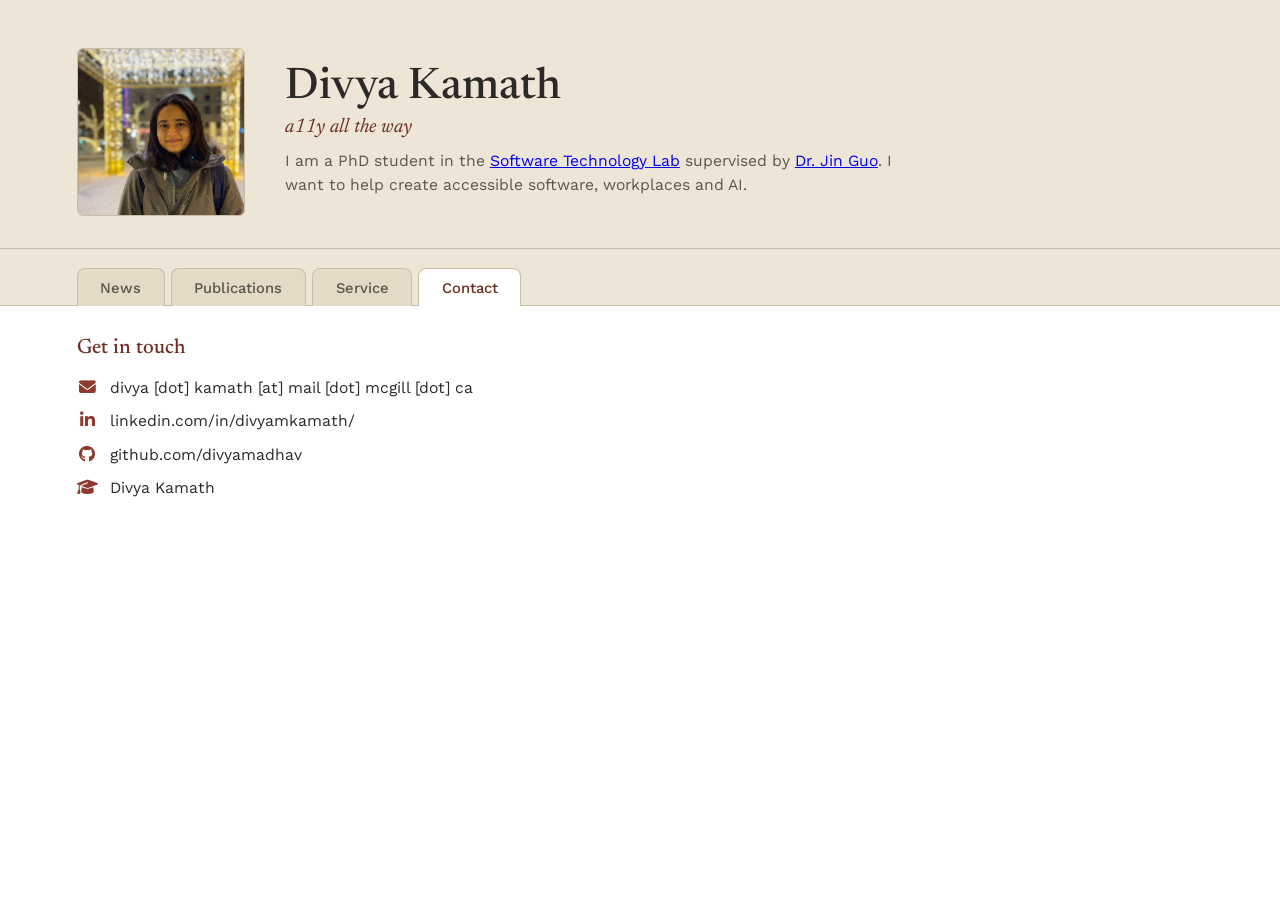
==== index.html @ ddfd30ff "replaced placeholders" ====
<!DOCTYPE html>
<html lang="en">
<head>
<meta charset="UTF-8">
<meta name="viewport" content="width=device-width, initial-scale=1.0">
<title>Divya Kamath</title>
<link rel="preconnect" href="https://fonts.googleapis.com">
<link rel="preconnect" href="https://fonts.gstatic.com" crossorigin>
<link href="https://fonts.googleapis.com/css2?family=Newsreader:ital,opsz,wght@0,6..72,400;0,6..72,500;0,6..72,600;1,6..72,400&family=Work+Sans:wght@400;500;600&display=swap" rel="stylesheet">
<link rel="stylesheet" href="https://cdnjs.cloudflare.com/ajax/libs/font-awesome/6.5.1/css/all.min.css">
<link rel="stylesheet" href="assets/css/style.css">
</head>
<body>

  <header>
    <div class="portrait" role="img" aria-label="Profile photo placeholder"></div>
    <div class="intro">
      <h1>Divya Kamath</h1>
      <p class="tagline">a11y all the way</p>
      <p class="desc">I am a PhD student in the <a href="https://www.cs.mcgill.ca/~jguo/lab.html">Software Technology Lab</a> supervised by <a href="https://www.cs.mcgill.ca/~jguo/index.html">Dr. Jin Guo</a>. I want to help create accessible software, workplaces and AI.</p>
    </div>
  </header>

  <nav class="tabs">
    <button class="tab-btn" data-target="news">News</button>
    <button class="tab-btn" data-target="publications">Publications</button>
    <button class="tab-btn" data-target="service">Service</button>
    <button class="tab-btn active" data-target="contacts">Contact</button>
  </nav>

  <main>

    <section class="panel" id="news">
      <h2>News</h2>
      <ul class="news-list">
        <li>
          <span class="date">August 2026</span>
          <span class="entry">I'm attending <a href="https://crowdre.github.io/ws-2026/">CrowdRE 2026</a> to present our paper "How ADHD Programmers Use Reddit to Elicit Software Requirements and Approach Design".</span>
        </li>
        <li>
          <span class="date">July 2026</span>
          <span class="entry">I'm a Student Volunteer for <a href="https://conf.researchr.org/home/fse-2026">FSE 2026</a> in Montreal.</span>
        </li>
        <li>
          <span class="date">July 2026</span>
          <span class="entry">I'm teaching a course on Mobile Devices at <a href="https://www.encoreseniors.com/">E.N.C.O.R.E</a>.</span>
        </li>
        <li>
          <span class="date">June 2026</span>
          <span class="entry">Our paper titled "How ADHD Programmers Use Reddit to Elicit Software Requirements and Approach Design" is accepted at CrowdRE 2026</span>
        </li>
        <li>
          <span class="date">January 2026</span>
          <span class="entry">I'm teaching an Introduction to AI course at <a href="https://www.encoreseniors.com/">E.N.C.O.R.E</a>.</span>
        </li>
        <li>
          <span class="date">April 2025</span>
          <span class="entry">I received FRQNT Doctoral grant for my research proposal for promoting software accessibility for neurodivergent software engineers.</span>
        </li>
        <li>
          <span class="date">October 2024</span>
          <span class="entry">I'm an online Student Volunteer for <a href="https://assets24.sigaccess.org/">ASSETS 2024</a> in St. John's, Newfoundland and Labrador, Canada.</span>
        </li>
        <li>
          <span class="date">September 2023</span>
          <span class="entry">I'm starting my PhD at McGill University under the supervision of <a href="https://www.cs.mcgill.ca/~jguo/index.html">Dr. Jin Guo</a>.</span>
        </li>
        <li>
          <span class="date">March 2023</span>
          <span class="entry">I received the Gary Marsden Travel Award to attend <a href="https://chi2023.acm.org/">CHI 2023</a> in Hamburg, Germany </span>
        </li>
        <li>
          <span class="date">February 2023</span>
          <span class="entry">I'm going to be a Student Volunteer for <a href="https://chi2023.acm.org/">CHI 2023</a> in Hamburg, Germany </span>
        </li>

      </ul>
    </section>

    <section class="panel" id="publications">
      <h2>Publications</h2>
      <ul class="activity-list">
        <li class="activity">
          <div class="activity-head"><span class="role">CrowdRE 2026</span> <span class="org">— How ADHD Programmers Use Reddit to Elicit Software Requirements and Approach Design</span></div>
            <p class="activity-detail"> <strong>Divya Madhav Kamath</strong>, Vy Bui and Jin L.C. Guo</p>
        </li>
        <li class="activity">
          <div class="activity-head"><span class="role">Master's Thesis</span> <span class="org">— Pragmatic Approaches to Schedule Less Builds in Continuous Integration</span></div>
            <p class="activity-detail"><strong>Divya Madhav Kamath</strong></p>
        </li>
        <li class="activity">
          <div class="activity-head"><span class="role">EMSE</span> <span class="org">— Lightweight Dynamic Build Batching Algorithms for Continuous Integration</span></div>
            <p class="activity-detail"><strong>Divya Madhav Kamath</strong>, Bram Adams, Ahmed E. Hassan</p>
        </li>
        <li class="activity">
          <div class="activity-head"><span class="role">EMSE</span> <span class="org">— On Combining Commit Grouping and Build Skip Prediction to Reduce Redundant Continuous Integration Activity</span></div>
            <p class="activity-detail"><strong>Divya Madhav Kamath</strong>, Eduardo Fernandes, Bram Adams, Ahmed E. Hassan</p>
        </li>
        <li class="activity">
          <div class="activity-head"><span class="role">IEMIS 2018</span> <span class="org">— A Novel Deterministic Framework for Non-probabilistic Recommender Systems</span></div>
            <p class="activity-detail">Avinash Bhat, <strong>Divya Madhav Kamath</strong>, Anitha C</p>
        </li>
      </ul>
    </section>

    <section class="panel" id="service">
      <h2>Service</h2>
      <ul class="activity-list">
        <li class="activity">
          <div class="activity-head"><span class="role">Peer Reviewing</span></div>
            <p class="activity-detail">DIS 2026 Paper, DIS 2026 Pictorials, DIS 2026 Provocation/Work-in-Progress, CHI 2026 Posters, MobileHCI 2026 Papers.</p>
            <p class="activity-detail">1 Special Recognitions for Outstanding Reviews for CHI 2026 Posters </p>
        </li>
        <li class="activity">
          <div class="activity-head"><span class="role">Student Volunteer</span></div>
            <p class="activity-detail">FSE 2026, ASSETS 2024, CHI 2023</p>
        </li>
        <li class="activity">
          <div class="activity-head"><span class="role">Student Judge for 3MT Thesis Presentations</span></div>
            <p class="activity-detail">RAI Track, Canadian AI 2023, McGill University, Montreal</p>
        </li>
        <li class="activity">
          <div class="activity-head"><span class="role">SE4AI Workshop Co-organizer,</span></div>
            <p class="activity-detail">SE4AI Workshop in WIE Empower, WIE Inspire 2022 Conference held at Concordia University, Montreal, Canada</p>
        </li>
      </ul>
    </section>


    <section class="panel active" id="contacts">
      <h2>Get in touch</h2>
      <ul class="contact-list">
        <li><a href="mailto:divya.kamath@mail.mcgill.ca"><i class="fa-solid fa-envelope"></i> divya [dot] kamath [at] mail [dot] mcgill [dot] ca</a></li>
        <li><a href="https://www.linkedin.com/in/divyamkamath/"><i class="fa-brands fa-linkedin-in"></i> linkedin.com/in/divyamkamath/</a></li>
        <li><a href="https://github.com/divyamadhav"><i class="fa-brands fa-github"></i> github.com/divyamadhav</a></li>
        <li><a href="https://scholar.google.com/citations?user=18EstU0AAAAJ&hl=en"><i class="fa-solid fa-graduation-cap"></i> Divya Kamath</a></li>
      </ul>
    </section>


  </main>

  <script>
    const buttons = document.querySelectorAll('.tab-btn');
    const panels = document.querySelectorAll('.panel');

    buttons.forEach(btn => {
      btn.addEventListener('click', () => {
        buttons.forEach(b => b.classList.remove('active'));
        panels.forEach(p => p.classList.remove('active'));
        btn.classList.add('active');
        document.getElementById(btn.dataset.target).classList.add('active');
      });
    });
  </script>

</body>
</html>
---- assets/css/style.css ----
:root{
--paper: #EDE6D6;
--paper-deep: #E4DBC6;
--ink: #2B2A28;
--ink-soft: #59564C;
--rust: #8C3B2E;
--rust-deep: #6E2E23;
--line: #C9BFA8;
--sage: #6B7060;
}

* { box-sizing: border-box; }

html, body {
margin: 0;
height: 100%;
overflow: hidden;
background: var(--paper);
color: var(--ink);
font-family: 'Work Sans', sans-serif;
}

body {
display: flex;
flex-direction: column;
height: 100vh;
width: 100vw;
}

/* ---------- Header: top half ---------- */

header {
flex: 0 0 auto;
display: flex;
align-items: center;
gap: 2.5rem;
padding: 3rem clamp(1.5rem, 6vw, 5rem) 2rem;
border-bottom: 1px solid var(--line);
min-height: 0;
}

.portrait {
flex: 0 0 auto;
width: clamp(96px, 14vw, 168px);
height: clamp(96px, 14vw, 168px);
border-radius: 6px;
background: var(--paper-deep) url('../../images/profile-pic.jpeg') center/cover no-repeat;
border: 1px solid var(--line);
position: relative;
}

.portrait::after {
/* shows only if the image fails to load / is a placeholder */
content: "photo";
position: absolute;
inset: 0;
display: flex;
align-items: center;
justify-content: center;
font-size: 0.8rem;
color: var(--ink-soft);
letter-spacing: 0.02em;
background: var(--paper-deep);
border-radius: 6px;
z-index: -1;
}

.intro h1 {
font-family: 'Newsreader', serif;
font-weight: 500;
font-size: clamp(1.9rem, 3.4vw, 3rem);
margin: 0 0 0.3rem;
line-height: 1.05;
}

.intro .tagline {
font-family: 'Newsreader', serif;
font-style: italic;
font-size: clamp(1rem, 1.6vw, 1.25rem);
color: var(--rust-deep);
margin: 0 0 0.75rem;
}

.intro p.desc {
max-width: 62ch;
font-size: 0.98rem;
line-height: 1.55;
color: var(--ink-soft);
margin: 0;
}

/* ---------- Folder tabs ---------- */

nav.tabs {
flex: 0 0 auto;
display: flex;
gap: 0.4rem;
padding: 1.1rem clamp(1.5rem, 6vw, 5rem) 0;
background: var(--paper);
}

nav.tabs button {
font-family: 'Work Sans', sans-serif;
font-size: 0.92rem;
font-weight: 500;
color: var(--ink-soft);
background: var(--paper-deep);
border: 1px solid var(--line);
border-bottom: none;
border-radius: 8px 8px 0 0;
padding: 0.65rem 1.4rem 0.55rem;
cursor: pointer;
position: relative;
top: 1px;
transition: color 0.15s ease, background 0.15s ease;
}

nav.tabs button:hover {
color: var(--ink);
}

nav.tabs button.active {
background: #fff;
color: var(--rust-deep);
border-color: var(--line);
}

/* ---------- Content area: bottom half ---------- */

main {
flex: 1 1 auto;
background: #fff;
border-top: 1px solid var(--line);
padding: 2rem clamp(1.5rem, 6vw, 5rem);
overflow-y: auto;
min-height: 0;
}

section.panel {
display: none;
height: 100%;
}

section.panel.active {
display: block;
}

section.panel h2 {
font-family: 'Newsreader', serif;
font-weight: 500;
font-size: 1.3rem;
margin: 0 0 1.2rem;
color: var(--rust-deep);
}

/* Contacts list */
ul.contact-list {
list-style: none;
margin: 0;
padding: 0;
display: flex;
flex-direction: column;
gap: 0.9rem;
}

ul.contact-list li a {
display: flex;
align-items: center;
gap: 0.8rem;
color: var(--ink);
text-decoration: none;
font-size: 0.98rem;
}

ul.contact-list li a i {
width: 1.3rem;
text-align: center;
color: var(--rust);
font-size: 1.05rem;
}

ul.contact-list li a:hover {
color: var(--rust-deep);
}

/* News list */
ul.news-list {
list-style: none;
margin: 0;
padding: 0;
display: flex;
flex-direction: column;
gap: 1rem;
}

ul.news-list li {
display: grid;
grid-template-columns: 7rem 1fr;
gap: 1rem;
padding-bottom: 0.9rem;
border-bottom: 1px solid var(--line);
}

ul.news-list li:last-child {
border-bottom: none;
}

ul.news-list .date {
font-family: 'Newsreader', serif;
font-style: italic;
color: var(--sage);
font-size: 0.9rem;
white-space: nowrap;
}

ul.news-list .entry {
font-size: 0.96rem;
line-height: 1.45;
}

/* Extracurriculars list */
ul.activity-list {
list-style: none;
margin: 0;
padding: 0;
display: flex;
flex-direction: column;
gap: 0.9rem;
}

ul.activity-list li {
font-size: 0.98rem;
line-height: 1.5;
padding-left: 1rem;
border-left: 2px solid var(--rust);
}

ul.activity-list li .role {
font-weight: 600;
color: var(--ink);
}

ul.activity-list li .org {
color: var(--ink-soft);
}

/* ---------- Small screens: allow scroll, stack header ---------- */

@media (max-width: 640px) {
html, body { overflow-y: auto; height: auto; }
header { flex-direction: column; align-items: flex-start; text-align: left; padding: 2rem 1.25rem 1.5rem; }
nav.tabs { padding: 1rem 1.25rem 0; overflow-x: auto; }
main { padding: 1.5rem 1.25rem; }
ul.news-list li { grid-template-columns: 1fr; gap: 0.2rem; }
}
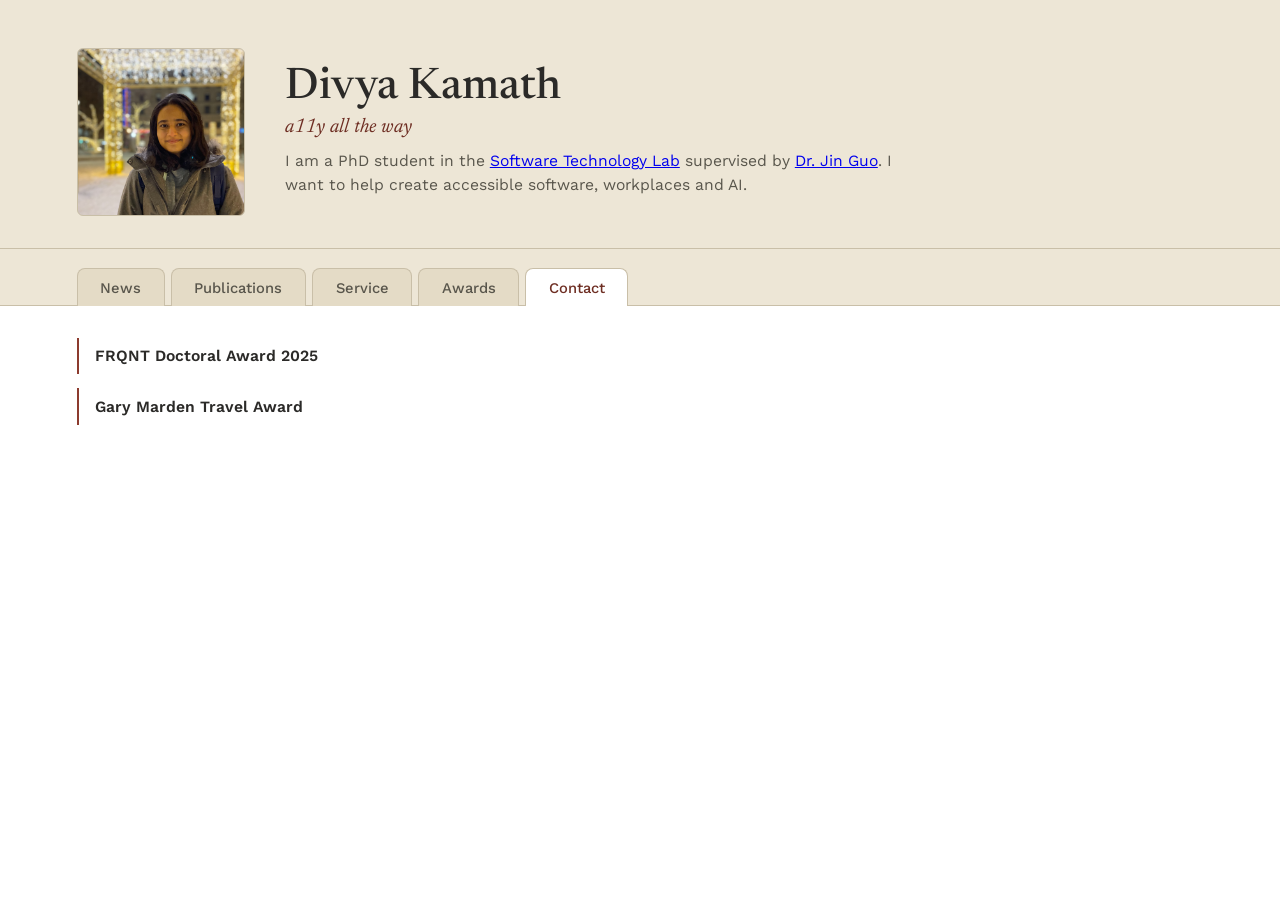
==== commit d1f11b97: "minor editing" ====
--- a/index.html
+++ b/index.html
@@ -25,13 +25,13 @@
     <button class="tab-btn" data-target="news">News</button>
     <button class="tab-btn" data-target="publications">Publications</button>
     <button class="tab-btn" data-target="service">Service</button>
+    <button class="tab-btn" data-target="awards">Awards</button>
     <button class="tab-btn active" data-target="contacts">Contact</button>
   </nav>
 
   <main>
 
     <section class="panel" id="news">
-      <h2>News</h2>
       <ul class="news-list">
         <li>
           <span class="date">August 2026</span>
@@ -67,49 +67,51 @@
         </li>
         <li>
           <span class="date">March 2023</span>
-          <span class="entry">I received the Gary Marsden Travel Award to attend <a href="https://chi2023.acm.org/">CHI 2023</a> in Hamburg, Germany </span>
+          <span class="entry">I received the Gary Marsden Travel Award to attend <a href="https://chi2023.acm.org/">CHI 2023</a> in Hamburg, Germany. </span>
         </li>
         <li>
           <span class="date">February 2023</span>
-          <span class="entry">I'm going to be a Student Volunteer for <a href="https://chi2023.acm.org/">CHI 2023</a> in Hamburg, Germany </span>
+          <span class="entry">I'm going to be a Student Volunteer for <a href="https://chi2023.acm.org/">CHI 2023</a> in Hamburg, Germany. </span>
         </li>
-
+        <p>    </p>
       </ul>
     </section>
 
     <section class="panel" id="publications">
-      <h2>Publications</h2>
       <ul class="activity-list">
+        <h4>2026</h4>
         <li class="activity">
-          <div class="activity-head"><span class="role">CrowdRE 2026</span> <span class="org">— How ADHD Programmers Use Reddit to Elicit Software Requirements and Approach Design</span></div>
+          <div class="activity-head"><span class="role">CrowdRE</span> <span class="org">— How ADHD Programmers Use Reddit to Elicit Software Requirements and Approach Design</span></div>
             <p class="activity-detail"> <strong>Divya Madhav Kamath</strong>, Vy Bui and Jin L.C. Guo</p>
         </li>
+        <h4>2024</h4>
         <li class="activity">
-          <div class="activity-head"><span class="role">Master's Thesis</span> <span class="org">— Pragmatic Approaches to Schedule Less Builds in Continuous Integration</span></div>
-            <p class="activity-detail"><strong>Divya Madhav Kamath</strong></p>
-        </li>
-        <li class="activity">
-          <div class="activity-head"><span class="role">EMSE</span> <span class="org">— Lightweight Dynamic Build Batching Algorithms for Continuous Integration</span></div>
+          <div class="activity-head"><span class="role">EMSE</span> <span class="org">— <a href="https://mcislab.github.io/publications/2025/emse_divya_light.pdf">Lightweight Dynamic Build Batching Algorithms for Continuous Integration</a></span></div>
             <p class="activity-detail"><strong>Divya Madhav Kamath</strong>, Bram Adams, Ahmed E. Hassan</p>
         </li>
         <li class="activity">
-          <div class="activity-head"><span class="role">EMSE</span> <span class="org">— On Combining Commit Grouping and Build Skip Prediction to Reduce Redundant Continuous Integration Activity</span></div>
+          <div class="activity-head"><span class="role">EMSE</span> <span class="org">— <a href="https://mcislab.github.io/publications/2024/emse_divya_timeout.pdf">On Combining Commit Grouping and Build Skip Prediction to Reduce Redundant Continuous Integration Activity</a></span></div>
             <p class="activity-detail"><strong>Divya Madhav Kamath</strong>, Eduardo Fernandes, Bram Adams, Ahmed E. Hassan</p>
         </li>
+        <h4>2023</h4>
         <li class="activity">
-          <div class="activity-head"><span class="role">IEMIS 2018</span> <span class="org">— A Novel Deterministic Framework for Non-probabilistic Recommender Systems</span></div>
+          <div class="activity-head"><span class="role">Master's Thesis</span> <span class="org">— <a href="https://queensu.scholaris.ca/server/api/core/bitstreams/27f87649-ca22-4761-9f6a-267233d3e662/content">Pragmatic Approaches to Schedule Less Builds in Continuous Integration</a></span></div>
+            <p class="activity-detail"><strong>Divya Madhav Kamath</strong></p>
+        </li>
+        <h4>2018</h4>
+        <li class="activity">
+          <div class="activity-head"><span class="role">IEMIS</span> <span class="org">— <a href="https://link.springer.com/chapter/10.1007/978-981-13-1498-8_8">A Novel Deterministic Framework for Non-probabilistic Recommender Systems</a></span></div>
             <p class="activity-detail">Avinash Bhat, <strong>Divya Madhav Kamath</strong>, Anitha C</p>
         </li>
+        <p>    </p>
       </ul>
     </section>
 
     <section class="panel" id="service">
-      <h2>Service</h2>
       <ul class="activity-list">
         <li class="activity">
           <div class="activity-head"><span class="role">Peer Reviewing</span></div>
-            <p class="activity-detail">DIS 2026 Paper, DIS 2026 Pictorials, DIS 2026 Provocation/Work-in-Progress, CHI 2026 Posters, MobileHCI 2026 Papers.</p>
-            <p class="activity-detail">1 Special Recognitions for Outstanding Reviews for CHI 2026 Posters </p>
+            <p class="activity-detail">DIS 2026 Papers <br> DIS 2026 Pictorials <br> DIS 2026 Provocation/Work-in-Progress <br> CHI 2026 Posters: <em>1 Special Recognition for Outstanding Reviews for CHI 2026 Posters</em> <br> MobileHCI 2026 Papers</p>
         </li>
         <li class="activity">
           <div class="activity-head"><span class="role">Student Volunteer</span></div>
@@ -120,15 +122,28 @@
             <p class="activity-detail">RAI Track, Canadian AI 2023, McGill University, Montreal</p>
         </li>
         <li class="activity">
-          <div class="activity-head"><span class="role">SE4AI Workshop Co-organizer,</span></div>
+          <div class="activity-head"><span class="role">SE4AI Workshop Co-organizer</span></div>
             <p class="activity-detail">SE4AI Workshop in WIE Empower, WIE Inspire 2022 Conference held at Concordia University, Montreal, Canada</p>
+        </li>
+        <p>    </p>
+      </ul>
+    </section>
+
+    <section class="panel active" id="awards">
+      <ul class="activity-list">
+        <li class="activity">
+          <div class="activity-head"><span class="role">FRQNT Doctoral Award 2025</span></div>
+            <p class="activity-detail">Award granted for 10 semesters, Summer 2025-Summer 2028</p>
+        </li>
+        <li class="activity">
+          <div class="activity-head"><span class="role">Gary Marden Travel Award</span></div>
+            <p class="activity-detail">Received to travel to CHI 2023</p>
         </li>
       </ul>
     </section>
 
-
     <section class="panel active" id="contacts">
-      <h2>Get in touch</h2>
+      <h2>Get in touch. (Best way to reach me is through email)</h2>
       <ul class="contact-list">
         <li><a href="mailto:divya.kamath@mail.mcgill.ca"><i class="fa-solid fa-envelope"></i> divya [dot] kamath [at] mail [dot] mcgill [dot] ca</a></li>
         <li><a href="https://www.linkedin.com/in/divyamkamath/"><i class="fa-brands fa-linkedin-in"></i> linkedin.com/in/divyamkamath/</a></li>
--- a/assets/css/style.css
+++ b/assets/css/style.css
@@ -227,22 +227,42 @@
 display: flex;
 flex-direction: column;
 gap: 0.9rem;
-}
-
-ul.activity-list li {
-font-size: 0.98rem;
-line-height: 1.5;
-padding-left: 1rem;
-border-left: 2px solid var(--rust);
-}
-
-ul.activity-list li .role {
-font-weight: 600;
-color: var(--ink);
-}
-
-ul.activity-list li .org {
-color: var(--ink-soft);
+margin-bottom: 3cm;
+}
+
+ul.activity-list li.activity {
+  font-size: 0.98rem;
+  line-height: 1.5;
+  padding: 0.4rem 0 0.4rem 1rem;
+  border-left: 2px solid var(--rust);
+  cursor: default;
+}
+
+ul.activity-list li.activity .role {
+  font-weight: 600;
+  color: var(--ink);
+}
+
+ul.activity-list li.activity .org {
+  color: var(--ink-soft);
+}
+
+ul.activity-list li.activity .activity-detail {
+  margin: 0;
+  max-height: 0;
+  opacity: 0;
+  overflow: hidden;
+  color: var(--ink-soft);
+  font-size: 0.92rem;
+  line-height: 1.5;
+  transition: max-height 0.25s ease, opacity 0.2s ease, margin-top 0.25s ease;
+}
+
+ul.activity-list li.activity:hover .activity-detail,
+ul.activity-list li.activity:focus-within .activity-detail {
+  max-height: 9rem;
+  opacity: 1;
+  margin-top: 0.4rem;
 }
 
 /* ---------- Small screens: allow scroll, stack header ---------- */
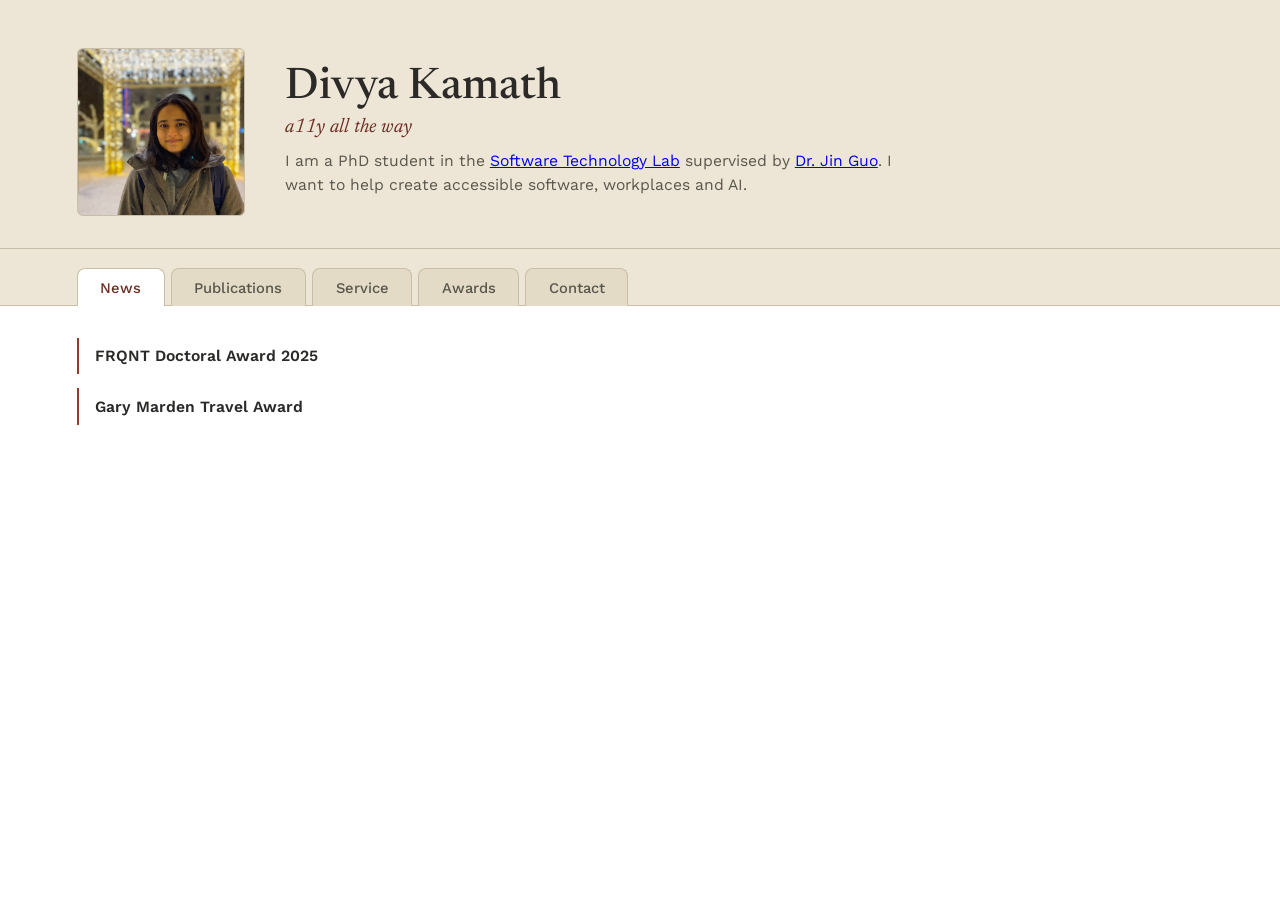
==== commit 1d1f0d8c: "removing old template" ====
--- a/index.html
+++ b/index.html
@@ -22,11 +22,11 @@
   </header>
 
   <nav class="tabs">
-    <button class="tab-btn" data-target="news">News</button>
+    <button class="tab-btn active" data-target="news">News</button>
     <button class="tab-btn" data-target="publications">Publications</button>
     <button class="tab-btn" data-target="service">Service</button>
     <button class="tab-btn" data-target="awards">Awards</button>
-    <button class="tab-btn active" data-target="contacts">Contact</button>
+    <button class="tab-btn" data-target="contacts">Contact</button>
   </nav>
 
   <main>
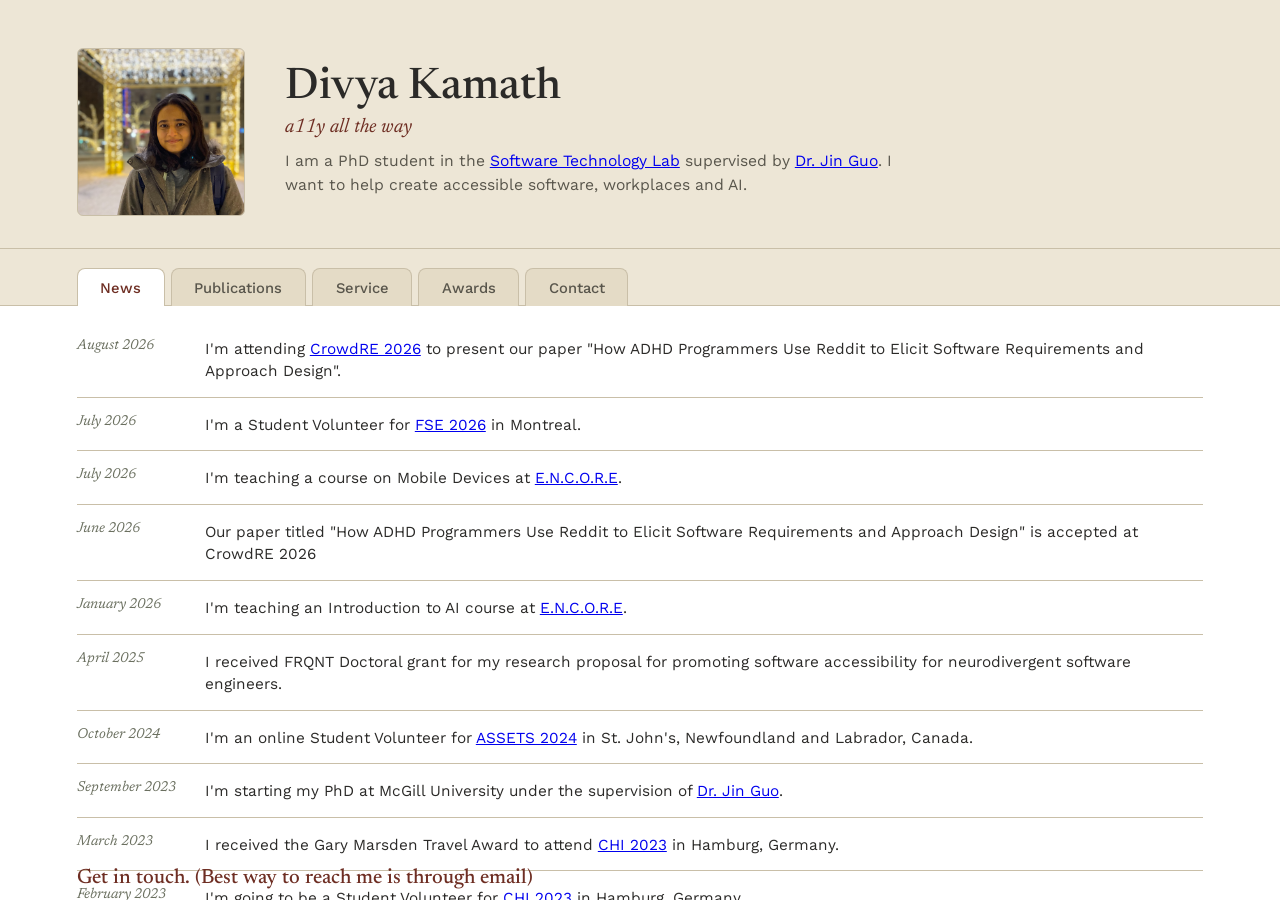
==== commit 6f18495a: "Update index.html active tab" ====
--- a/index.html
+++ b/index.html
@@ -31,7 +31,7 @@
 
   <main>
 
-    <section class="panel" id="news">
+    <section class="panel active" id="news">
       <ul class="news-list">
         <li>
           <span class="date">August 2026</span>
@@ -129,7 +129,7 @@
       </ul>
     </section>
 
-    <section class="panel active" id="awards">
+    <section class="panel" id="awards">
       <ul class="activity-list">
         <li class="activity">
           <div class="activity-head"><span class="role">FRQNT Doctoral Award 2025</span></div>
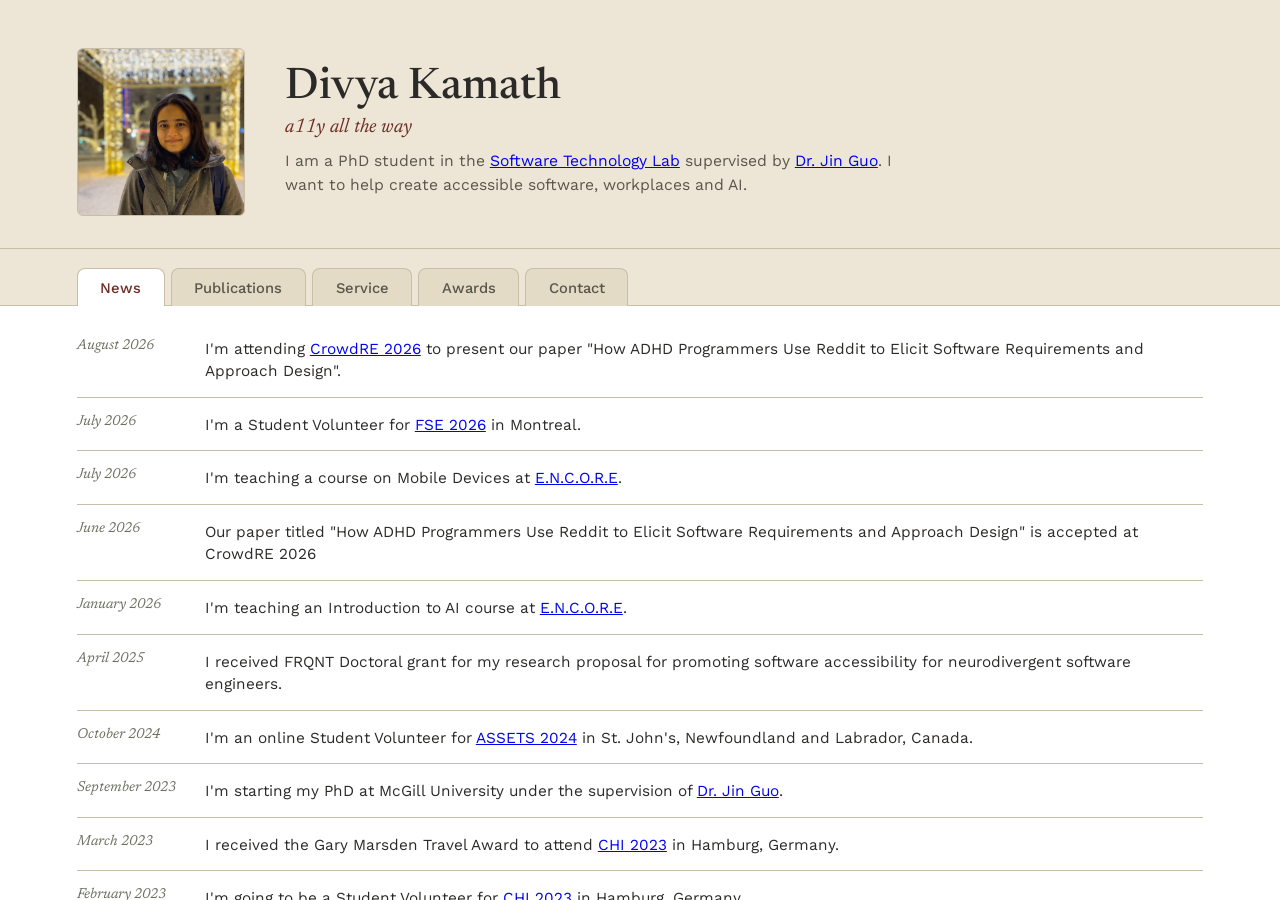
==== commit c0c237e2: "Update index.html" ====
--- a/index.html
+++ b/index.html
@@ -142,7 +142,7 @@
       </ul>
     </section>
 
-    <section class="panel active" id="contacts">
+    <section class="panel" id="contacts">
       <h2>Get in touch. (Best way to reach me is through email)</h2>
       <ul class="contact-list">
         <li><a href="mailto:divya.kamath@mail.mcgill.ca"><i class="fa-solid fa-envelope"></i> divya [dot] kamath [at] mail [dot] mcgill [dot] ca</a></li>
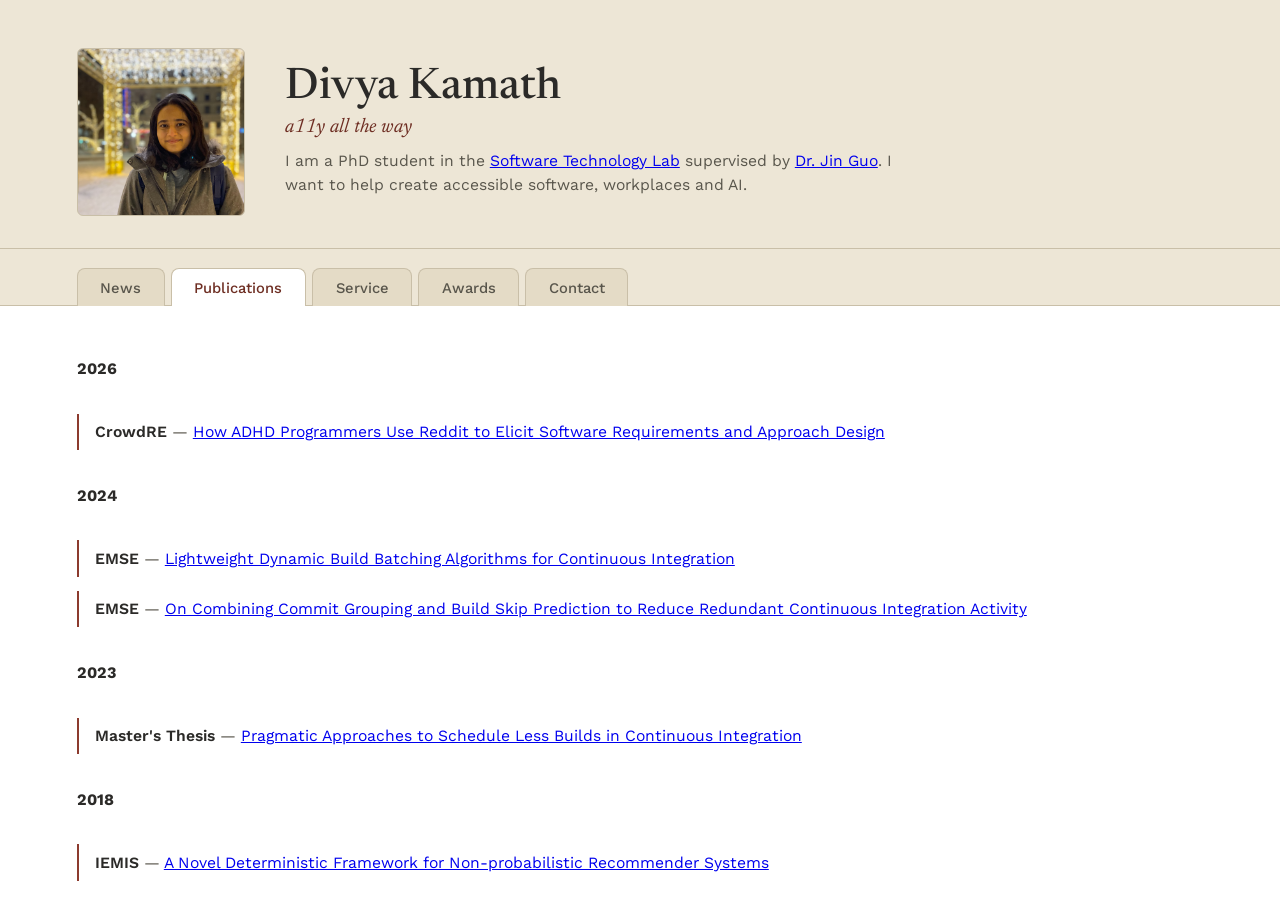
==== commit 1a0fc9e4: "fixing ui" ====
--- a/index.html
+++ b/index.html
@@ -22,8 +22,8 @@
   </header>
 
   <nav class="tabs">
-    <button class="tab-btn active" data-target="news">News</button>
-    <button class="tab-btn" data-target="publications">Publications</button>
+    <button class="tab-btn" data-target="news">News</button>
+    <button class="tab-btn active" data-target="publications">Publications</button>
     <button class="tab-btn" data-target="service">Service</button>
     <button class="tab-btn" data-target="awards">Awards</button>
     <button class="tab-btn" data-target="contacts">Contact</button>
@@ -31,7 +31,7 @@
 
   <main>
 
-    <section class="panel active" id="news">
+    <section class="panel" id="news">
       <ul class="news-list">
         <li>
           <span class="date">August 2026</span>
@@ -77,11 +77,11 @@
       </ul>
     </section>
 
-    <section class="panel" id="publications">
+    <section class="panel active" id="publications">
       <ul class="activity-list">
         <h4>2026</h4>
         <li class="activity">
-          <div class="activity-head"><span class="role">CrowdRE</span> <span class="org">— How ADHD Programmers Use Reddit to Elicit Software Requirements and Approach Design</span></div>
+          <div class="activity-head"><span class="role">CrowdRE</span> <span class="org">— <a href="https://ieeexplore.ieee.org/abstract/document/11677827">How ADHD Programmers Use Reddit to Elicit Software Requirements and Approach Design</a></span></div>
             <p class="activity-detail"> <strong>Divya Madhav Kamath</strong>, Vy Bui and Jin L.C. Guo</p>
         </li>
         <h4>2024</h4>
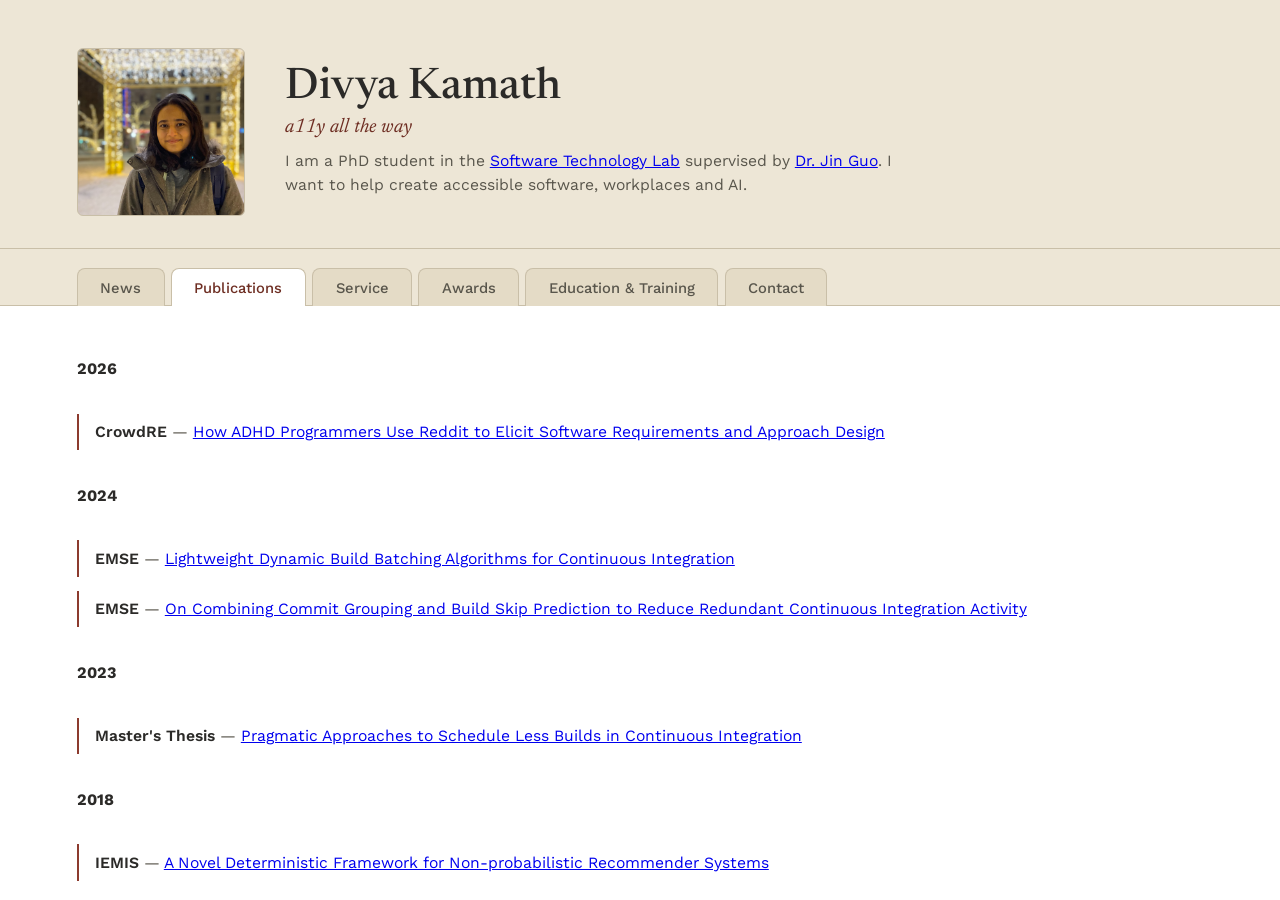
==== commit c2ad843a: "updating training" ====
--- a/index.html
+++ b/index.html
@@ -26,6 +26,7 @@
     <button class="tab-btn active" data-target="publications">Publications</button>
     <button class="tab-btn" data-target="service">Service</button>
     <button class="tab-btn" data-target="awards">Awards</button>
+    <button class="tab-btn" data-target="education">Education & Training</button>
     <button class="tab-btn" data-target="contacts">Contact</button>
   </nav>
 
@@ -113,6 +114,7 @@
           <div class="activity-head"><span class="role">Peer Reviewing</span></div>
             <p class="activity-detail">DIS 2026 Papers <br> DIS 2026 Pictorials <br> DIS 2026 Provocation/Work-in-Progress <br> CHI 2026 Posters: <em>1 Special Recognition for Outstanding Reviews for CHI 2026 Posters</em> <br> MobileHCI 2026 Papers</p>
         </li>
+        
         <li class="activity">
           <div class="activity-head"><span class="role">Student Volunteer</span></div>
             <p class="activity-detail">FSE 2026, ASSETS 2024, CHI 2023</p>
@@ -138,6 +140,27 @@
         <li class="activity">
           <div class="activity-head"><span class="role">Gary Marden Travel Award</span></div>
             <p class="activity-detail">Received to travel to CHI 2023</p>
+        </li>
+      </ul>
+    </section>
+
+    <section class="panel" id="education">
+      <ul class="activity-list">
+        <li class="activity">
+          <div class="activity-head"><span class="role">Training</span></div>
+            <p class="activity-detail"><a href="https://se4ai.org/">NSERC CREATE SE4AI</a>, Batch of 2023 <br> <a href="https://conf.researchr.org/track/icse-2027/icse-2027-shadow-research-track-program-committee">ICSE 2027 Shadow PC</a></p>
+        </li>
+        <li class="activity">
+          <div class="activity-head"><span class="role">McGill University</span></div>
+            <p class="activity-detail">Doctor of Philosophy, 2023-2028(Expected) <br> Supervised by <a href="https://www.cs.mcgill.ca/~jguo/index.html">Dr. Jin Guo</a> </p>
+        </li>
+        <li class="activity">
+          <div class="activity-head"><span class="role">Queen's University</span></div>
+            <p class="activity-detail">Master of Science, 2021-2023 <br> Supervised by <a href="https://mcislab.github.io/bram.html">Dr. Bram Adams</a> and <a href="hhttps://research.cs.queensu.ca/home/ahmed/home/">Dr. Ahmed E. Hassan</a> </p>
+        </li>
+        <li class="activity">
+          <div class="activity-head"><span class="role">SJCE</span></div>
+            <p class="activity-detail">Bachelor of Science, 2015-2019</p>
         </li>
       </ul>
     </section>
